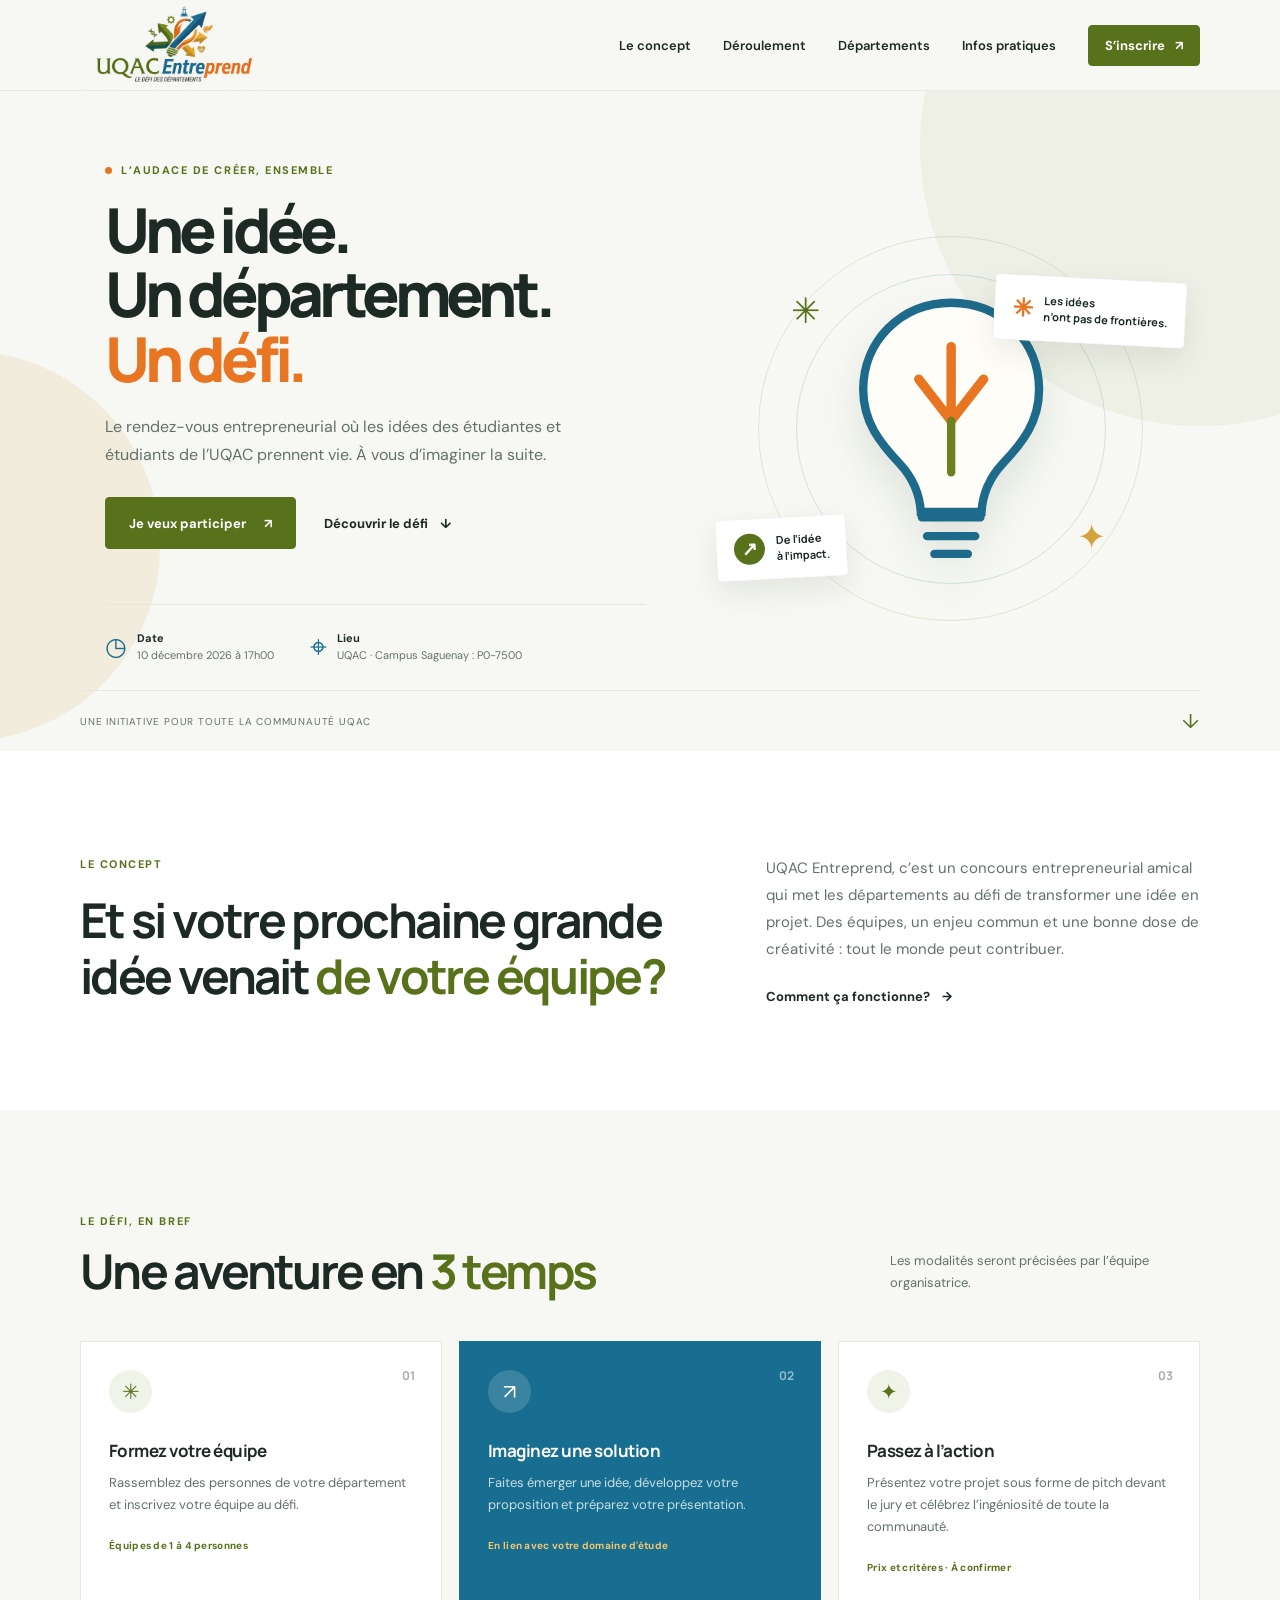
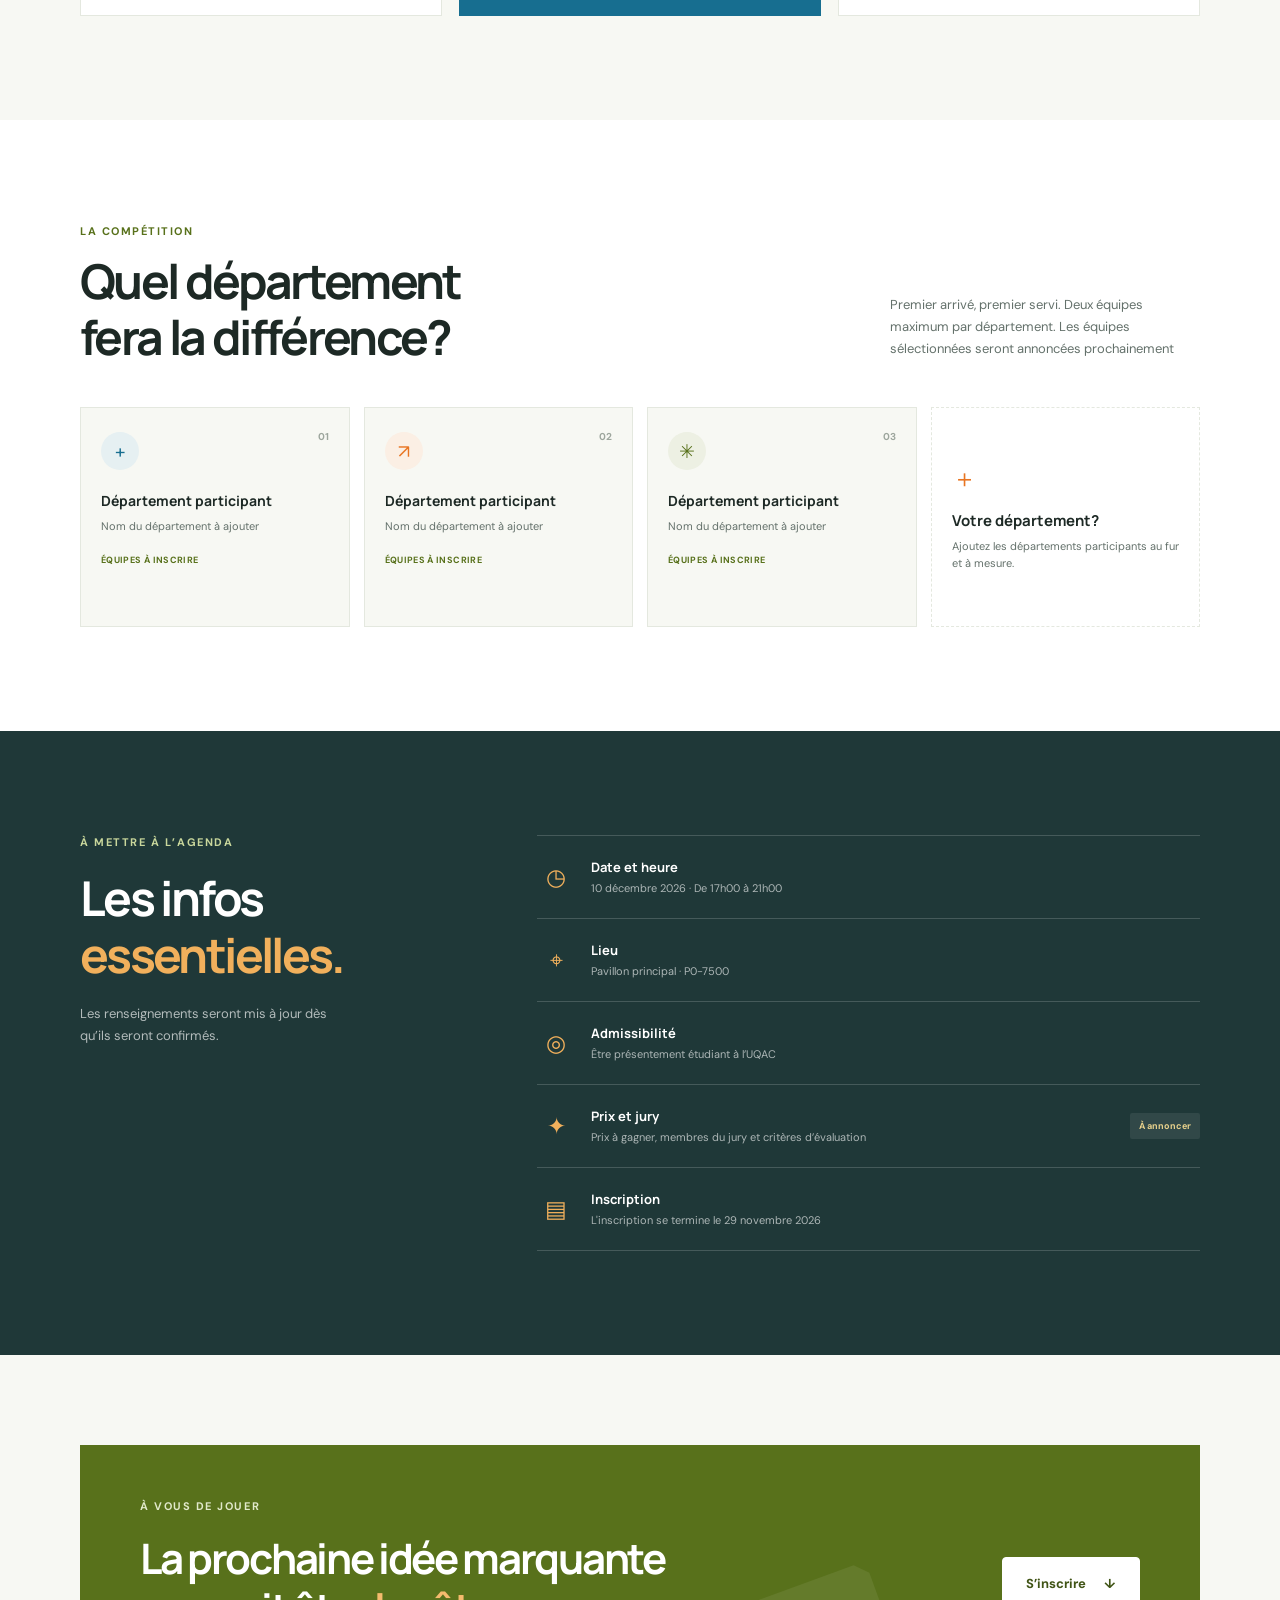
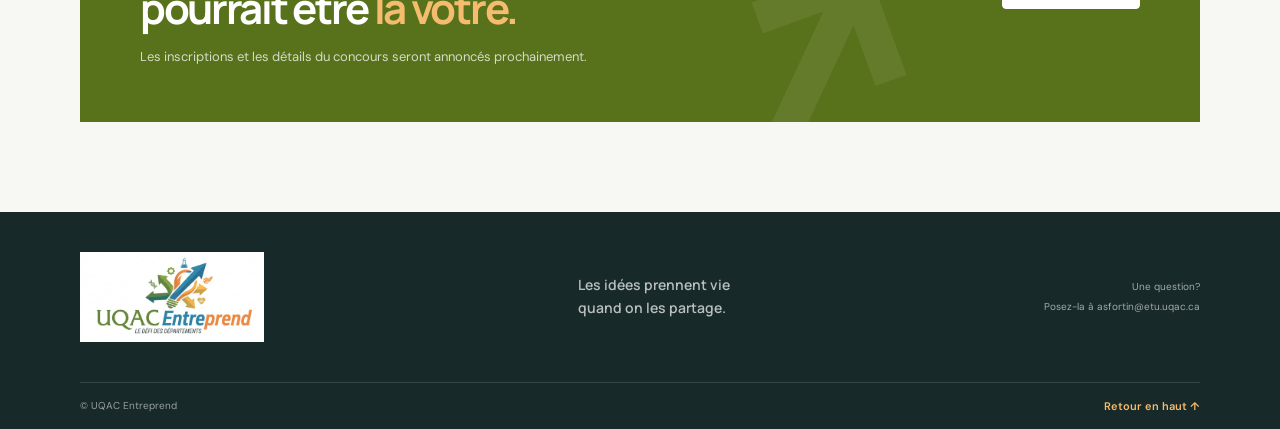
==== UE.html @ c802e506 "V1" ====
<!DOCTYPE html>
<html lang="fr">
<head>
  <meta charset="UTF-8">
  <meta name="viewport" content="width=device-width, initial-scale=1.0">
  <meta name="description" content="UQAC Entreprend — le défi entrepreneurial qui rassemble les départements de l'UQAC autour de l'innovation et des idées d'affaires.">
  <meta name="theme-color" content="#f7f8f3">
  <title>UQAC Entreprend — Le défi des départements</title>
  <link rel="stylesheet" href="UE.css">
  <script src="UE.js" defer></script>
</head>
<body>
  <a class="skip-link" href="#contenu">Passer au contenu</a>
  <header class="site-header">
    <div class="container header-inner">
      <a class="brand" href="#accueil" aria-label="UQAC Entreprend, accueil">
        <img class="header-logo" src="UE.png" alt="UQAC Entreprend — Le défi des départements">
      </a>
      <button class="menu-toggle" type="button" aria-expanded="false" aria-controls="navigation" aria-label="Ouvrir le menu">
        <span></span><span></span>
      </button>
      <nav class="navigation" id="navigation" aria-label="Navigation principale">
        <a href="#concept">Le concept</a>
        <a href="#deroulement">Déroulement</a>
        <a href="#departements">Départements</a>
        <a href="#infos">Infos pratiques</a>
        <a class="button button-small" href="#inscription" data-open-registration aria-controls="formulaire-inscription" aria-expanded="false">S’inscrire <span aria-hidden="true">↗</span></a>
      </nav>
    </div>
  </header>

  <main id="contenu">
    <section class="hero" id="accueil">
      <div class="hero-shape hero-shape-one" aria-hidden="true"></div>
      <div class="hero-shape hero-shape-two" aria-hidden="true"></div>
      <div class="container hero-grid">
        <div class="hero-copy">
          <p class="eyebrow"><span class="eyebrow-dot"></span> L’audace de créer, ensemble</p>
          <h1>Une idée.<br>Un département.<br><span>Un défi.</span></h1>
          <p class="hero-description">Le rendez-vous entrepreneurial où les idées des étudiantes et étudiants de l’UQAC prennent vie. À vous d’imaginer la suite.</p>
          <div class="hero-actions">
            <a class="button" href="#inscription" data-open-registration aria-controls="formulaire-inscription" aria-expanded="false">Je veux participer <span aria-hidden="true">↗</span></a>
            <a class="text-link" href="#concept">Découvrir le défi <span aria-hidden="true">↓</span></a>
          </div>
          <div class="hero-meta" aria-label="Informations sur l'événement">
            <div><span class="meta-icon" aria-hidden="true">◷</span><p><strong>Date</strong><small>10 décembre 2026 à 17h00</small></p></div>
            <div><span class="meta-icon pin" aria-hidden="true">⌖</span><p><strong>Lieu</strong><small>UQAC · Campus Saguenay : P0-7500</small></p></div>
          </div>
        </div>
        <div class="hero-art" aria-label="Illustration d'une ampoule représentant les idées et l'innovation">
          <div class="art-orbit orbit-one"></div>
          <div class="art-orbit orbit-two"></div>
          <div class="art-card art-card-top"><span class="spark">✳</span><span>Les idées<br>n’ont pas de frontières.</span></div>
          <div class="bulb">
            <svg viewBox="0 0 220 270" fill="none" aria-hidden="true">
              <path d="M110 15c-48 0-84 37-84 83 0 31 16 51 35 71 12 13 19 29 20 46h58c1-17 8-33 20-46 19-20 35-40 35-71 0-46-36-83-84-83Z" fill="#FFFDF8" stroke="#1D6A8A" stroke-width="8"/>
              <path d="M82 220h56m-51 18h46m-39 17h32" stroke="#1D6A8A" stroke-width="8" stroke-linecap="round"/>
              <path d="M110 57v71m-31-40 31 40 31-40" stroke="#E87522" stroke-width="9" stroke-linecap="round" stroke-linejoin="round"/>
              <path d="M110 128v49" stroke="#6D8121" stroke-width="8" stroke-linecap="round"/>
            </svg>
          </div>
          <div class="art-card art-card-bottom"><span class="mini-arrows" aria-hidden="true">↗</span><span>De l’idée<br>à l’impact.</span></div>
          <span class="art-spark spark-green" aria-hidden="true">✳</span>
          <span class="art-spark spark-orange" aria-hidden="true">✦</span>
        </div>
      </div>
      <div class="hero-bottom container">
        <span>Une initiative pour toute la communauté UQAC</span>
        <a href="#concept" aria-label="Faire défiler vers le concept">↓</a>
      </div>
    </section>

    <section class="intro section-pad" id="concept">
      <div class="container intro-grid">
        <div>
          <p class="eyebrow">Le concept</p>
          <h2>Et si votre prochaine grande idée venait <span>de votre équipe?</span></h2>
        </div>
        <div class="intro-body">
          <p>UQAC Entreprend, c’est un concours entrepreneurial amical qui met les départements au défi de transformer une idée en projet. Des équipes, un enjeu commun et une bonne dose de créativité : tout le monde peut contribuer.</p>
          <a class="text-link" href="#deroulement">Comment ça fonctionne? <span aria-hidden="true">→</span></a>
        </div>
      </div>
    </section>

    <section class="challenge section-pad" id="deroulement">
      <div class="container">
        <div class="section-heading">
          <div><p class="eyebrow">Le défi, en bref</p><h2>Une aventure en <span>3 temps</span></h2></div>
          <p>Les modalités seront précisées par l’équipe organisatrice.</p>
        </div>
        <div class="steps">
          <article class="step-card">
            <span class="step-number">01</span><span class="step-icon" aria-hidden="true">✳</span>
            <h3>Formez votre équipe</h3><p>Rassemblez des personnes de votre département et inscrivez votre équipe au défi.</p>
            <span class="step-note">Équipes de 1 à 4 personnes</span>
          </article>
          <article class="step-card step-featured">
            <span class="step-number">02</span><span class="step-icon" aria-hidden="true">↗</span>
            <h3>Imaginez une solution</h3><p>Faites émerger une idée, développez votre proposition et préparez votre présentation.</p>
            <span class="step-note">En lien avec votre domaine d'étude</span>
          </article>
          <article class="step-card">
            <span class="step-number">03</span><span class="step-icon" aria-hidden="true">✦</span>
            <h3>Passez à l’action</h3><p>Présentez votre projet sous forme de pitch devant le jury et célébrez l’ingéniosité de toute la communauté.</p>
            <span class="step-note">Prix et critères · À confirmer</span>
          </article>
        </div>
      </div>
    </section>

    <section class="departments section-pad" id="departements">
      <div class="container">
        <div class="section-heading">
          <div><p class="eyebrow">La compétition</p><h2>Quel département<br>fera la différence?</h2></div>
          <p>Premier arrivé, premier servi. Deux équipes maximum par département. Les équipes sélectionnées seront annoncées prochainement</p>
        </div>
        <div class="department-grid">
          <article class="department-card"><span class="department-index">01</span><span class="department-symbol">+</span><h3>Département participant</h3><p>Nom du département à ajouter</p><span class="department-status">Équipes à inscrire</span></article>
          <article class="department-card"><span class="department-index">02</span><span class="department-symbol">↗</span><h3>Département participant</h3><p>Nom du département à ajouter</p><span class="department-status">Équipes à inscrire</span></article>
          <article class="department-card"><span class="department-index">03</span><span class="department-symbol">✳</span><h3>Département participant</h3><p>Nom du département à ajouter</p><span class="department-status">Équipes à inscrire</span></article>
          <article class="department-card department-add"><span class="add-symbol">＋</span><h3>Votre département?</h3><p>Ajoutez les départements participants au fur et à mesure.</p></article>
        </div>
      </div>
    </section>

    <section class="event-info section-pad" id="infos">
      <div class="container info-layout">
        <div class="info-intro"><p class="eyebrow">À mettre à l’agenda</p><h2>Les infos<br><span>essentielles.</span></h2><p>Les renseignements seront mis à jour dès qu’ils seront confirmés.</p></div>
        <div class="info-list">
          <article class="info-row"><span class="info-icon" aria-hidden="true">◷</span><div><h3>Date et heure</h3><p>10 décembre 2026 · De 17h00 à 21h00</p></div></article>
          <article class="info-row"><span class="info-icon" aria-hidden="true">⌖</span><div><h3>Lieu</h3><p>Pavillon principal · P0-7500</p></div></article>
          <article class="info-row"><span class="info-icon" aria-hidden="true">◎</span><div><h3>Admissibilité</h3><p>Être présentement étudiant à l’UQAC</p></div></article>
          <article class="info-row"><span class="info-icon" aria-hidden="true">✦</span><div><h3>Prix et jury</h3><p>Prix à gagner, membres du jury et critères d’évaluation</p></div><span class="info-tag">À annoncer</span></article>
          <article class="info-row"><span class="info-icon" aria-hidden="true">▤</span><div><h3>Inscription</h3><p>L'inscription se termine le 29 novembre 2026</p></div></article>
        </div>
      </div>
    </section>

    <section class="signup section-pad" id="inscription">
      <div class="container signup-panel">
        <div class="signup-decoration" aria-hidden="true">↗</div>
        <div><p class="eyebrow">À vous de jouer</p><h2>La prochaine idée marquante pourrait être <span>la vôtre.</span></h2><p>Les inscriptions et les détails du concours seront annoncés prochainement.</p></div>
        <a class="button button-light" href="#inscription" data-open-registration aria-controls="formulaire-inscription" aria-expanded="false">S’inscrire <span aria-hidden="true">↓</span></a>
      </div>
      <div class="container registration-form" id="formulaire-inscription" hidden>
        <div class="registration-heading">
          <div><p class="eyebrow">Inscription au concours</p><h2>Présentez votre <span>équipe.</span></h2></div>
          <p>Remplissez et envoyez le formulaire ci-dessous pour vous inscrire au concours.</p>
        </div>
        <div class="google-form-frame">
          <iframe
            src="https://docs.google.com/forms/d/e/1FAIpQLSfZZcxBnDWoxiMbFH4anwG_bZb64_wl5JtoW7A1ZVNCahYqgQ/viewform?embedded=true"
            title="Formulaire d’inscription UQAC Entreprend"
            loading="lazy"
            allowfullscreen>
          </iframe>
        </div>
      </div>
    </section>
  </main>

  <footer class="site-footer">
    <div class="container footer-main">
      <a class="brand footer-brand" href="#accueil" aria-label="UQAC Entreprend, retour en haut">
        <img class="footer-logo" src="UE.png" alt="UQAC Entreprend — Le défi des départements">
      </a>
      <p>Les idées prennent vie<br>quand on les partage.</p>
      <div class="footer-contact"><span>Une question?</span><span>Posez-la à asfortin@etu.uqac.ca</span></div>
    </div>
    <div class="container footer-bottom"><span>© UQAC Entreprend</span><a href="#accueil">Retour en haut ↑</a></div>
  </footer>
</body>
</html>
---- UE.css ----
@import url('https://fonts.googleapis.com/css2?family=DM+Sans:wght@400;500;600;700&family=Manrope:wght@400;500;600;700;800&display=swap');

:root {
  color-scheme: light;
  --ink: #1d2925;
  --muted: #64716b;
  --green: #58711b;
  --green-dark: #405416;
  --blue: #176e90;
  --orange: #e87522;
  --gold: #d3a33c;
  --paper: #f7f8f3;
  --white: #fff;
  --line: #e4e8df;
  --font-body: "DM Sans", sans-serif;
  --font-display: "Manrope", sans-serif;
}

* { box-sizing: border-box; }

html { scroll-behavior: smooth; scroll-padding-top: 86px; }

body {
  margin: 0;
  color: var(--ink);
  background: var(--paper);
  font-family: var(--font-body);
  -webkit-font-smoothing: antialiased;
}

a { color: inherit; text-decoration: none; }
button { font: inherit; }

.container { width: min(1120px, calc(100% - 48px)); margin-inline: auto; }
.section-pad { padding-block: 104px; }

.skip-link {
  position: fixed;
  z-index: 20;
  top: 12px;
  left: 12px;
  padding: 12px 16px;
  transform: translateY(-160%);
  color: var(--white);
  background: var(--ink);
  border-radius: 6px;
}

.skip-link:focus { transform: translateY(0); }

.site-header {
  position: sticky;
  z-index: 10;
  top: 0;
  background: rgb(247 248 243 / 94%);
  border-bottom: 1px solid rgb(29 41 37 / 7%);
  backdrop-filter: blur(16px);
}

.header-inner { min-height: 82px; display: flex; align-items: center; justify-content: space-between; gap: 30px; }
.brand { display: inline-flex; align-items: center; gap: 9px; flex-shrink: 0; }
.header-logo { display: block; width: 184px; height: 90px; object-fit: cover; object-position: center 25%; mix-blend-mode: multiply; }
.brand-mark { width: 40px; height: 44px; display: grid; place-items: center; color: var(--blue); }
.brand-mark svg { width: 100%; }
.brand-name { display: grid; grid-template-columns: auto auto; align-items: baseline; column-gap: 4px; line-height: 1; }
.brand-name strong { color: var(--green); font: 800 21px var(--font-display); letter-spacing: -.08em; }
.brand-name em { color: var(--blue); font: italic 800 20px var(--font-display); letter-spacing: -.07em; }
.brand-name small { grid-column: 1 / -1; margin-top: 5px; color: var(--ink); font-size: 7px; font-weight: 700; letter-spacing: .13em; }

.navigation { display: flex; align-items: center; gap: 32px; font-size: 13px; font-weight: 600; }
.navigation > a:not(.button) { transition: color .2s ease; }
.navigation > a:not(.button):hover, .text-link:hover { color: var(--orange); }

.button {
  min-height: 52px;
  display: inline-flex;
  align-items: center;
  justify-content: center;
  gap: 18px;
  padding: 0 23px;
  color: var(--white);
  background: var(--green);
  border: 1px solid var(--green);
  border-radius: 4px;
  font-size: 13px;
  font-weight: 700;
  transition: background .2s ease, transform .2s ease;
}

.button:hover { background: var(--green-dark); transform: translateY(-2px); }
.button-small { min-height: 41px; padding-inline: 16px; gap: 10px; }
.menu-toggle { display: none; }

.hero { position: relative; overflow: hidden; min-height: 660px; padding-top: 72px; background: #f7f8f3; }
.hero-grid { position: relative; z-index: 1; display: grid; grid-template-columns: 1fr .88fr; align-items: center; gap: 55px; }
.hero-copy { padding: 0 0 28px 25px; }
.eyebrow { display: flex; align-items: center; gap: 9px; margin: 0 0 21px; color: var(--green); font-size: 11px; font-weight: 700; letter-spacing: .14em; text-transform: uppercase; }
.eyebrow-dot { width: 7px; height: 7px; border-radius: 50%; background: var(--orange); }
.hero h1 { margin: 0; font: 800 clamp(52px, 5vw, 62px)/1.04 var(--font-display); letter-spacing: -.075em; }
.hero h1 span { color: var(--orange); }
.hero-description { max-width: 460px; margin: 22px 0 28px; color: var(--muted); font-size: 16px; line-height: 1.75; }
.hero-actions { display: flex; align-items: center; gap: 28px; }
.text-link { display: inline-flex; align-items: center; gap: 12px; color: var(--ink); font-size: 13px; font-weight: 700; transition: color .2s ease; }
.hero-meta { display: flex; gap: 36px; margin-top: 55px; padding-top: 22px; border-top: 1px solid var(--line); }
.hero-meta > div { display: flex; align-items: center; gap: 10px; }
.meta-icon { color: var(--blue); font-size: 25px; }
.meta-icon.pin { font-size: 30px; }
.hero-meta p { display: grid; gap: 3px; margin: 0; }
.hero-meta strong { font-size: 11px; }
.hero-meta small { color: var(--muted); font-size: 11px; }

.hero-art { position: relative; width: min(100%, 470px); aspect-ratio: 1; justify-self: center; display: grid; place-items: center; }
.hero-shape { position: absolute; border-radius: 50%; pointer-events: none; }
.hero-shape-one { top: -225px; right: -200px; width: 560px; height: 560px; background: #eef0e5; }
.hero-shape-two { bottom: 10px; left: -230px; width: 390px; height: 390px; background: #f1ecdc; }
.art-orbit { position: absolute; border: 1px solid rgb(88 113 27 / 15%); border-radius: 50%; }
.orbit-one { inset: 9%; }
.orbit-two { inset: 17%; border-color: rgb(23 110 144 / 17%); }
.bulb { position: relative; z-index: 1; width: 49%; filter: drop-shadow(0 20px 20px rgb(52 75 55 / 12%)); }
.bulb svg { display: block; width: 100%; overflow: visible; }
.art-card { position: absolute; z-index: 2; display: flex; align-items: center; gap: 11px; padding: 14px 17px; color: var(--ink); background: var(--white); border: 1px solid rgb(29 41 37 / 5%); border-radius: 5px; box-shadow: 0 12px 30px rgb(30 45 37 / 9%); font: 700 11px/1.45 var(--font-display); }
.art-card-top { top: 18%; right: 0; transform: rotate(3deg); }
.art-card-bottom { bottom: 18%; left: 0; transform: rotate(-3deg); }
.spark { color: var(--orange); font-size: 25px; }
.mini-arrows { display: grid; width: 31px; height: 31px; place-items: center; color: var(--white); background: var(--green); border-radius: 50%; font-size: 19px; }
.art-spark { position: absolute; font-size: 35px; }
.spark-green { top: 20%; left: 16%; color: var(--green); }
.spark-orange { right: 17%; bottom: 22%; color: var(--gold); }
.hero-bottom { position: absolute; right: 0; bottom: 0; left: 0; display: flex; align-items: center; justify-content: space-between; padding-block: 17px; border-top: 1px solid var(--line); color: var(--muted); font-size: 10px; letter-spacing: .08em; text-transform: uppercase; }
.hero-bottom a { color: var(--green); font-size: 20px; }

.intro { background: var(--white); }
.intro-grid { display: grid; grid-template-columns: 1.08fr .8fr; align-items: center; gap: 100px; }
.intro h2, .section-heading h2, .info-intro h2, .signup h2 { margin: 0; font: 700 clamp(32px, 4vw, 48px)/1.17 var(--font-display); letter-spacing: -.055em; }
.intro h2 span, .section-heading h2 span, .info-intro h2 span, .signup h2 span { color: var(--green); }
.intro-body p { margin: 0 0 22px; color: var(--muted); font-size: 15px; line-height: 1.8; }

.challenge { background: #f7f8f3; }
.section-heading { display: flex; align-items: end; justify-content: space-between; gap: 35px; margin-bottom: 42px; }
.section-heading .eyebrow { margin-bottom: 15px; }
.section-heading > p { max-width: 310px; margin: 0 0 5px; color: var(--muted); font-size: 13px; line-height: 1.7; }
.steps { display: grid; grid-template-columns: repeat(3, 1fr); gap: 17px; }
.step-card { position: relative; min-height: 275px; padding: 28px; background: var(--white); border: 1px solid var(--line); }
.step-featured { color: var(--white); background: var(--blue); border-color: var(--blue); }
.step-number { position: absolute; top: 25px; right: 26px; color: #a4ada5; font: 700 12px var(--font-display); }
.step-featured .step-number { color: rgb(255 255 255 / 55%); }
.step-icon { display: grid; width: 43px; height: 43px; place-items: center; margin-bottom: 26px; color: var(--green); background: #f0f3e8; border-radius: 50%; font-size: 21px; }
.step-featured .step-icon { color: var(--white); background: rgb(255 255 255 / 15%); }
.step-card h3 { margin: 0 0 10px; font: 700 17px var(--font-display); letter-spacing: -.03em; }
.step-card p { margin: 0; color: var(--muted); font-size: 13px; line-height: 1.7; }
.step-featured p { color: rgb(255 255 255 / 77%); }
.step-note { display: block; margin-top: 23px; color: var(--green); font-size: 10px; font-weight: 700; letter-spacing: .03em; }
.step-featured .step-note { color: #f4c66d; }

.departments { background: var(--white); }
.department-grid { display: grid; grid-template-columns: repeat(4, 1fr); gap: 14px; }
.department-card { position: relative; min-height: 220px; padding: 24px 20px; background: var(--paper); border: 1px solid var(--line); }
.department-index { position: absolute; top: 22px; right: 20px; color: #9da69d; font-size: 10px; font-weight: 700; }
.department-symbol { display: grid; width: 38px; height: 38px; place-items: center; margin-bottom: 21px; color: var(--blue); background: #e6f0f2; border-radius: 50%; font-size: 19px; }
.department-card:nth-child(2) .department-symbol { color: var(--orange); background: #fbefe4; }
.department-card:nth-child(3) .department-symbol { color: var(--green); background: #edf0e3; }
.department-card h3 { margin: 0 0 7px; font: 700 14px/1.4 var(--font-display); }
.department-card p { margin: 0; color: var(--muted); font-size: 11px; line-height: 1.55; }
.department-status { display: inline-block; margin-top: 19px; color: var(--green); font-size: 9px; font-weight: 700; letter-spacing: .04em; text-transform: uppercase; }
.department-add { display: flex; flex-direction: column; justify-content: center; border-style: dashed; background: var(--white); }
.add-symbol { margin-bottom: 15px; color: var(--orange); font-size: 25px; }
.department-add h3 { font-size: 15px; }

.event-info { color: var(--white); background: #1f3838; }
.info-layout { display: grid; grid-template-columns: .7fr 1.3fr; gap: 100px; }
.info-intro .eyebrow { color: #c9d79c; }
.info-intro h2 span { color: #f1b05c; }
.info-intro > p:last-child { max-width: 260px; margin: 20px 0 0; color: rgb(255 255 255 / 66%); font-size: 13px; line-height: 1.7; }
.info-list { border-top: 1px solid rgb(255 255 255 / 17%); }
.info-row { display: grid; grid-template-columns: 38px 1fr auto; align-items: center; gap: 16px; min-height: 83px; border-bottom: 1px solid rgb(255 255 255 / 17%); }
.info-icon { color: #f1b05c; font-size: 23px; text-align: center; }
.info-row h3 { margin: 0 0 4px; font: 700 13px var(--font-display); }
.info-row p { margin: 0; color: rgb(255 255 255 / 63%); font-size: 11px; line-height: 1.5; }
.info-tag { padding: 7px 9px; color: #e8d18c; background: rgb(255 255 255 / 8%); border-radius: 2px; font-size: 9px; font-weight: 700; white-space: nowrap; }

.signup { padding-block: 90px; background: var(--paper); }
.signup-panel { position: relative; overflow: hidden; display: flex; align-items: center; justify-content: space-between; gap: 40px; padding: 54px 60px; color: var(--white); background: var(--green); }
.signup-panel > div:nth-child(2) { position: relative; z-index: 1; max-width: 610px; }
.signup .eyebrow { color: #e1e9cb; }
.signup h2 { max-width: 600px; font-size: clamp(30px, 4vw, 42px); }
.signup h2 span { color: #f5bb6e; }
.signup-panel p:last-child { margin: 14px 0 0; color: rgb(255 255 255 / 75%); font-size: 13px; line-height: 1.6; }
.button-light { position: relative; z-index: 1; flex-shrink: 0; color: var(--green-dark); background: var(--white); border-color: var(--white); }
.button-light:hover { color: var(--white); background: var(--green-dark); }
.signup-decoration { position: absolute; right: 22%; bottom: -155px; color: rgb(255 255 255 / 7%); font: 400 400px/1 var(--font-display); transform: rotate(-20deg); }
.registration-form { margin-top: 24px; padding: 42px; background: var(--white); border: 1px solid var(--line); }
.registration-form[hidden] { display: none; }
.registration-heading { display: flex; align-items: end; justify-content: space-between; gap: 30px; margin-bottom: 30px; }
.registration-heading .eyebrow { margin-bottom: 12px; }
.registration-heading h2 { margin: 0; font: 700 clamp(28px, 3.5vw, 38px)/1.2 var(--font-display); letter-spacing: -.05em; }
.registration-heading h2 span { color: var(--green); }
.registration-heading > p { max-width: 290px; margin: 0; color: var(--muted); font-size: 13px; line-height: 1.6; }
.google-form-frame { overflow: hidden; border: 1px solid var(--line); border-radius: 4px; background: #fff; }
.google-form-frame iframe { display: block; width: 100%; height: 1600px; border: 0; }
.site-footer { color: var(--white); background: #172a29; }
.footer-main { display: flex; align-items: center; justify-content: space-between; gap: 30px; padding-block: 40px; }
.footer-logo { display: block; width: 184px; height: 90px; object-fit: cover; object-position: center 25%; mix-blend-mode: screen; }
.footer-main > p { margin: 0; color: rgb(255 255 255 / 70%); font: 600 14px/1.6 var(--font-display); }
.footer-contact { display: grid; gap: 7px; text-align: right; }
.footer-contact span { color: rgb(255 255 255 / 60%); font-size: 10px; }
.footer-contact a, .footer-bottom a { color: #f5bb6e; font-size: 11px; font-weight: 600; }
.footer-bottom { display: flex; justify-content: space-between; gap: 20px; padding-block: 16px; border-top: 1px solid rgb(255 255 255 / 13%); color: rgb(255 255 255 / 55%); font-size: 10px; }

:focus-visible { outline: 3px solid #e87522; outline-offset: 4px; }

@media (max-width: 900px) {
  .navigation { gap: 19px; }
  .hero-grid { gap: 20px; }
  .hero-copy { padding-left: 0; }
  .hero-art { width: 100%; }
  .intro-grid, .info-layout { gap: 55px; }
  .department-grid { grid-template-columns: repeat(2, 1fr); }
  .signup-panel { padding: 45px 38px; }
}

@media (max-width: 700px) {
  .container { width: min(100% - 36px, 520px); }
  .section-pad { padding-block: 75px; }
  .header-inner { min-height: 70px; }
  .header-logo { width: 150px; height: 74px; }
  .brand-mark { width: 34px; }
  .brand-name strong { font-size: 19px; }
  .brand-name em { font-size: 18px; }
  .menu-toggle { display: flex; width: 42px; height: 42px; flex-direction: column; align-items: center; justify-content: center; gap: 6px; background: transparent; border: 1px solid var(--line); border-radius: 3px; cursor: pointer; }
  .menu-toggle span { width: 17px; height: 2px; background: var(--ink); transition: transform .2s ease; }
  .menu-toggle[aria-expanded="true"] span:first-child { transform: translateY(4px) rotate(45deg); }
  .menu-toggle[aria-expanded="true"] span:last-child { transform: translateY(-4px) rotate(-45deg); }
  .navigation { position: absolute; top: calc(100% + 1px); right: 0; left: 0; display: none; align-items: stretch; gap: 0; padding: 8px 18px 20px; background: var(--paper); border-bottom: 1px solid var(--line); box-shadow: 0 16px 25px rgb(29 41 37 / 8%); }
  .navigation.is-open { display: flex; flex-direction: column; }
  .navigation > a:not(.button) { padding: 13px 2px; border-bottom: 1px solid var(--line); }
  .navigation .button { margin-top: 14px; }
  .hero { min-height: 0; padding: 55px 0 65px; }
  .hero-grid { grid-template-columns: 1fr; gap: 12px; }
  .hero-copy { padding-bottom: 0; }
  .hero h1 { font-size: clamp(52px, 13vw, 76px); }
  .hero-description { max-width: 430px; font-size: 14px; }
  .hero-meta { gap: 25px; margin-top: 32px; }
  .hero-art { width: min(100%, 390px); margin: 0 auto; }
  .hero-bottom { position: relative; margin-top: 4px; }
  .hero-shape-one { top: 300px; right: -260px; }
  .hero-shape-two { bottom: 40px; left: -280px; }
  .intro-grid, .info-layout { grid-template-columns: 1fr; gap: 28px; }
  .intro h2, .section-heading h2, .info-intro h2 { font-size: 37px; }
  .section-heading { align-items: start; flex-direction: column; gap: 14px; margin-bottom: 29px; }
  .steps { grid-template-columns: 1fr; }
  .step-card { min-height: auto; padding: 24px; }
  .step-icon { margin-bottom: 20px; }
  .step-note { margin-top: 15px; }
  .department-card { min-height: 205px; padding: 20px 16px; }
  .department-grid { gap: 10px; }
  .info-row { grid-template-columns: 30px 1fr; gap: 11px; padding-block: 14px; }
  .info-tag { grid-column: 2; justify-self: start; margin-top: -3px; }
  .signup { padding-block: 65px; }
  .signup-panel { align-items: start; flex-direction: column; gap: 24px; padding: 37px 25px; }
  .signup h2 { font-size: 34px; }
  .signup-decoration { right: -70px; bottom: -100px; font-size: 290px; }
  .registration-form { margin-top: 16px; padding: 28px 16px; }
  .registration-heading { align-items: start; flex-direction: column; gap: 12px; }
  .google-form-frame iframe { height: 1900px; }

  .form-actions { align-items: start; flex-direction: column; gap: 13px; }
  .footer-main { align-items: start; flex-direction: column; gap: 24px; }
  .footer-contact { text-align: left; }
  .footer-bottom { align-items: start; flex-direction: column; gap: 10px; }
}

@media (prefers-reduced-motion: reduce) {
  *, *::before, *::after { scroll-behavior: auto !important; transition-duration: .01ms !important; }
}
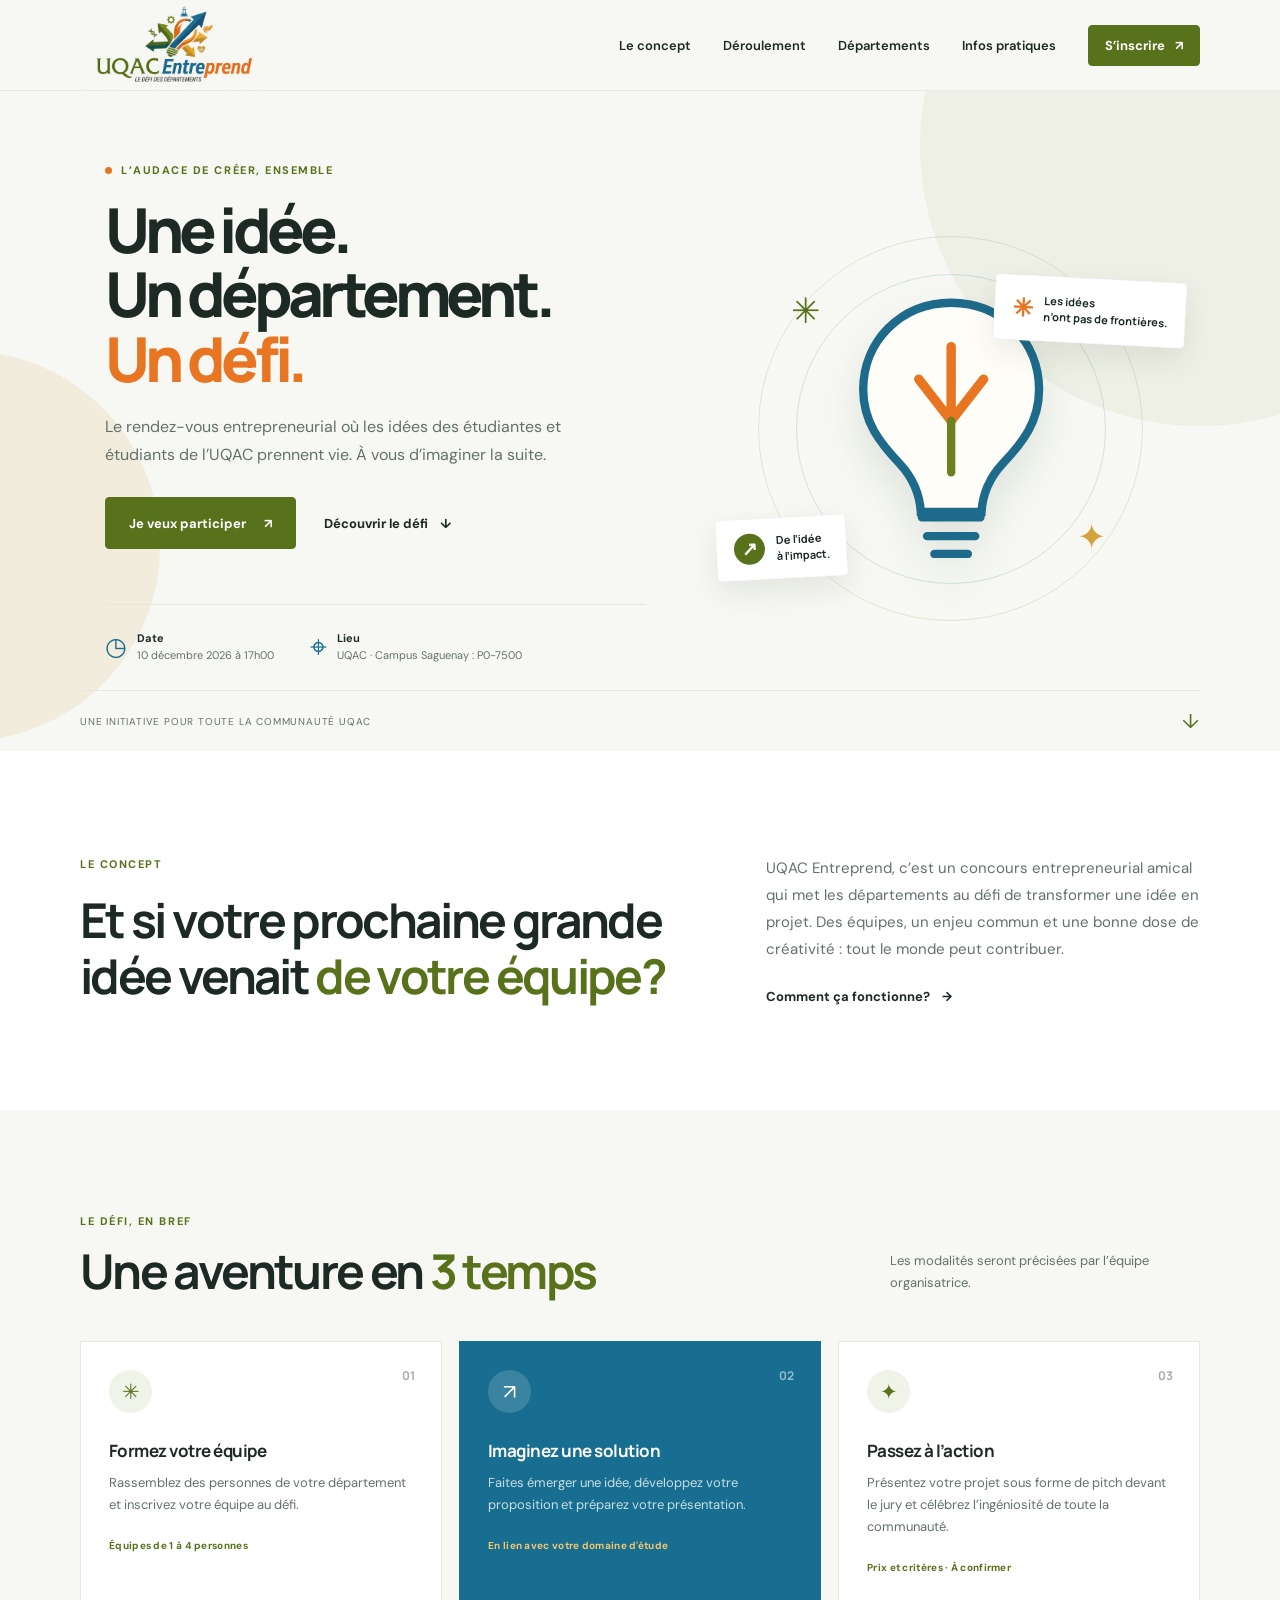
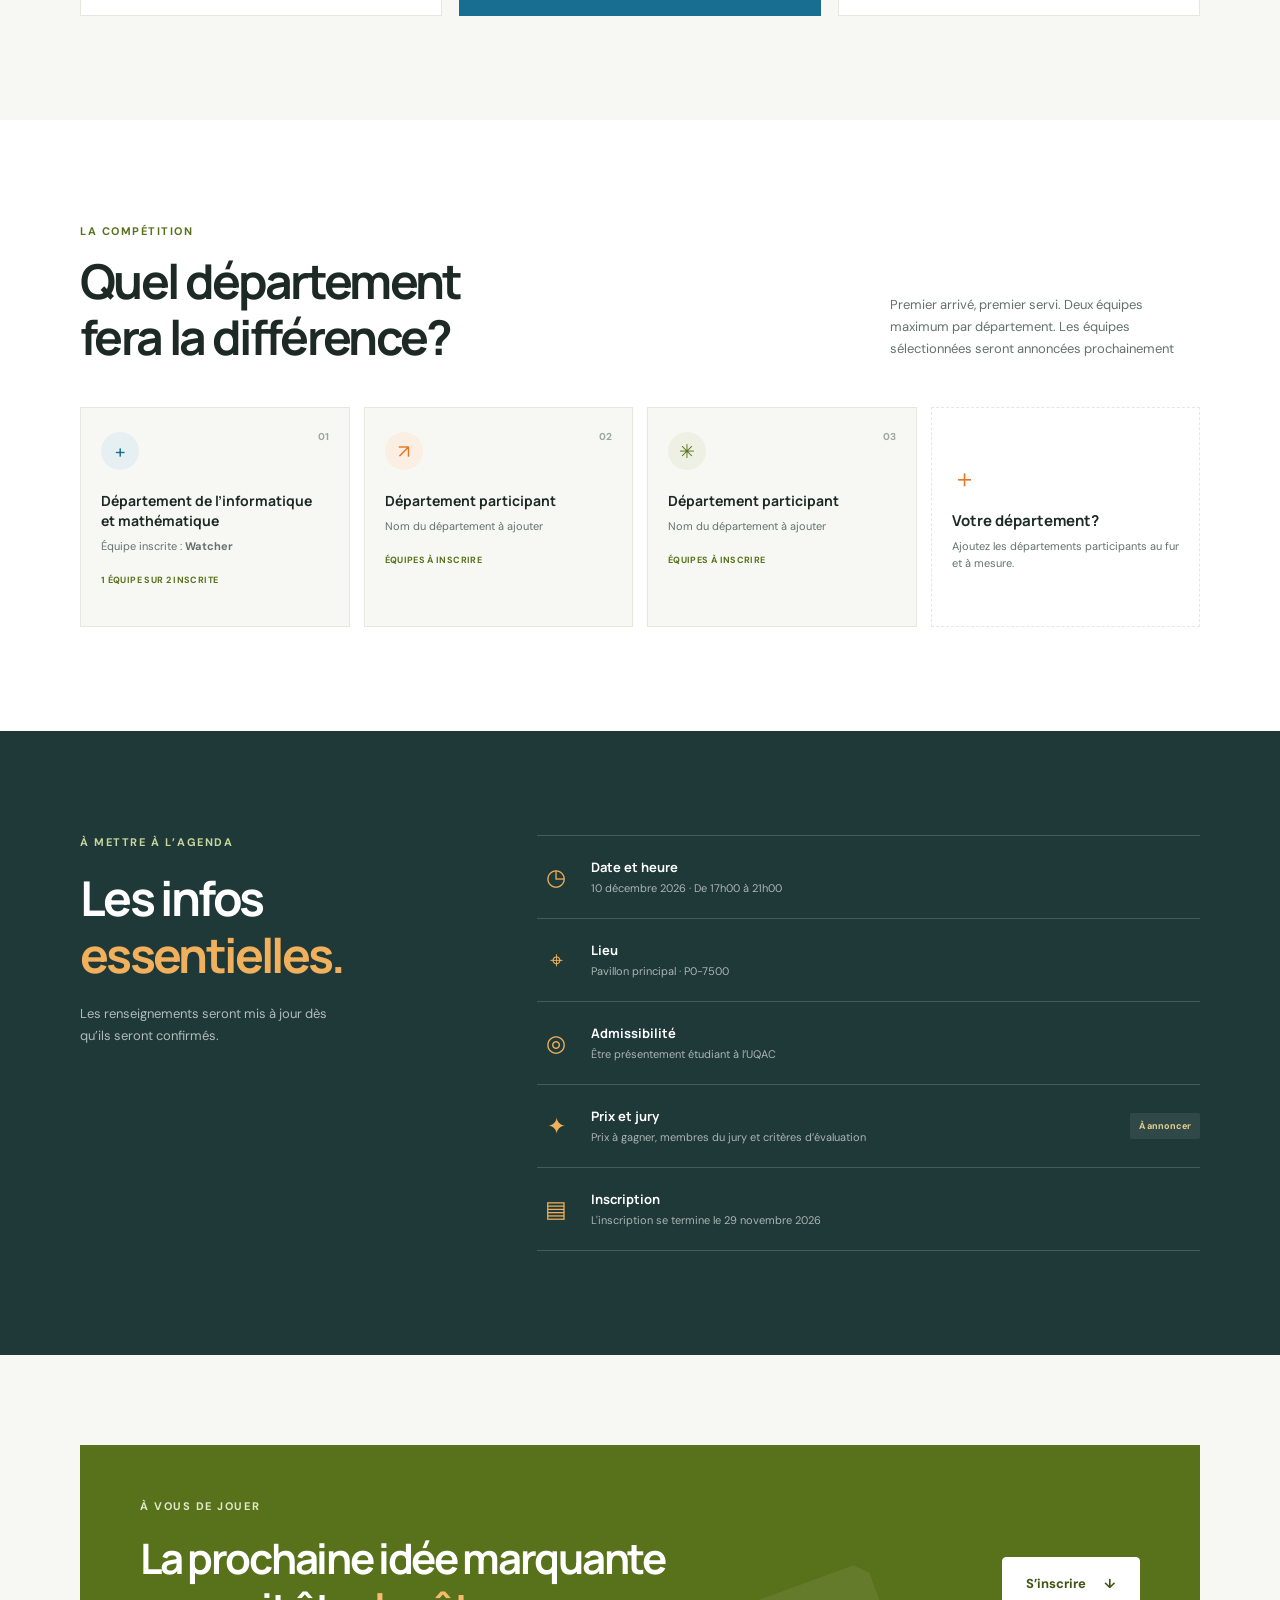
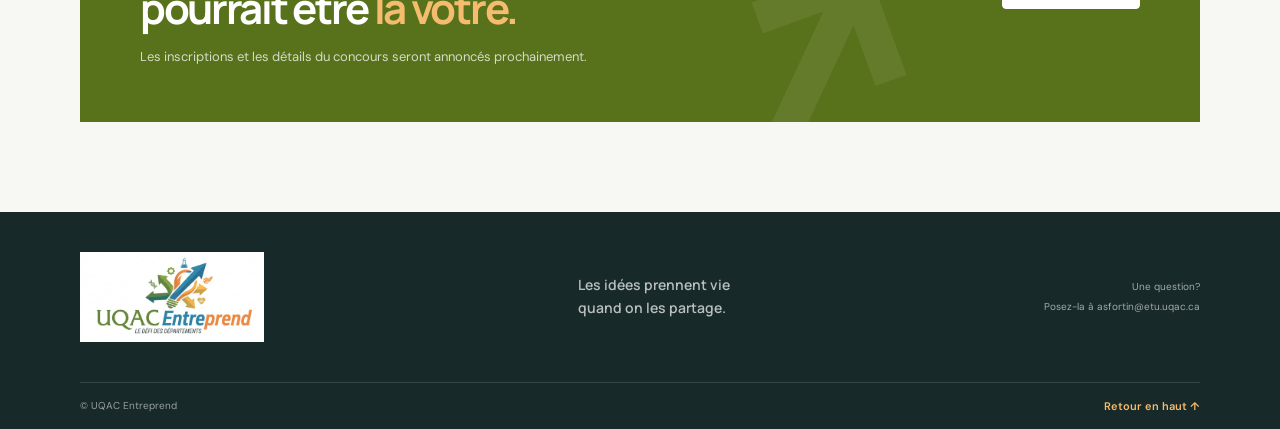
==== commit 9a0e5283: "V4" ====
--- a/UE.html
+++ b/UE.html
@@ -116,7 +116,7 @@
           <p>Premier arrivé, premier servi. Deux équipes maximum par département. Les équipes sélectionnées seront annoncées prochainement</p>
         </div>
         <div class="department-grid">
-          <article class="department-card"><span class="department-index">01</span><span class="department-symbol">+</span><h3>Département participant</h3><p>Nom du département à ajouter</p><span class="department-status">Équipes à inscrire</span></article>
+          <article class="department-card"><span class="department-index">01</span><span class="department-symbol">+</span><h3>Département de l’informatique et mathématique</h3><p>Équipe inscrite : <strong>Watcher</strong></p><span class="department-status">1 équipe sur 2 inscrite</span></article>
           <article class="department-card"><span class="department-index">02</span><span class="department-symbol">↗</span><h3>Département participant</h3><p>Nom du département à ajouter</p><span class="department-status">Équipes à inscrire</span></article>
           <article class="department-card"><span class="department-index">03</span><span class="department-symbol">✳</span><h3>Département participant</h3><p>Nom du département à ajouter</p><span class="department-status">Équipes à inscrire</span></article>
           <article class="department-card department-add"><span class="add-symbol">＋</span><h3>Votre département?</h3><p>Ajoutez les départements participants au fur et à mesure.</p></article>
